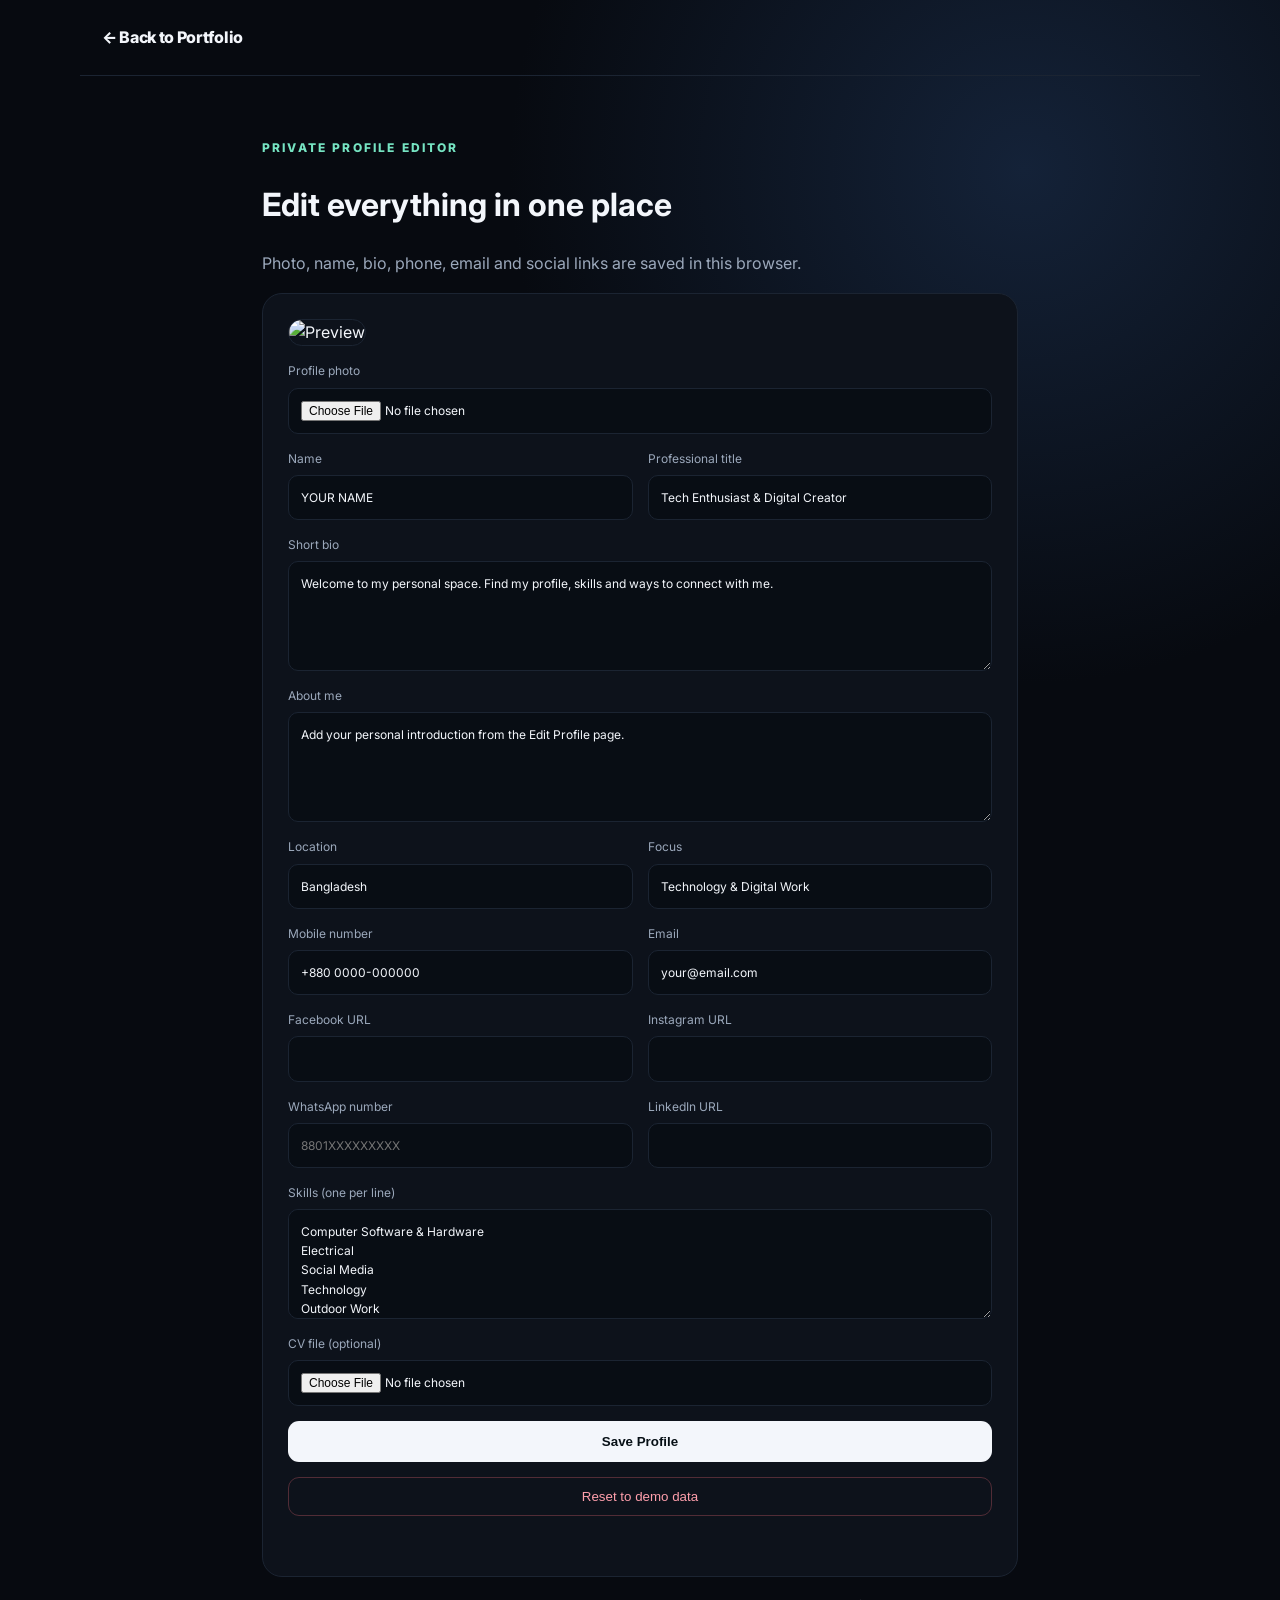
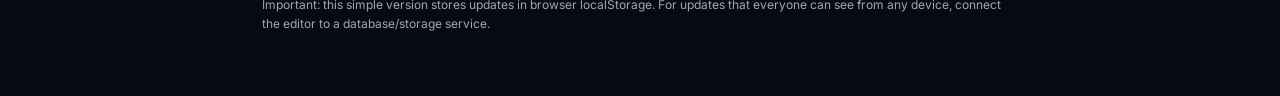
==== admin.html @ 84002615 "Add files via upload" ====
<!doctype html><html lang="en"><head><meta charset="UTF-8"><meta name="viewport" content="width=device-width,initial-scale=1"><title>Edit Profile</title><link rel="stylesheet" href="styles.css"><style>.admin{max-width:800px;margin:auto;padding:50px 22px}.panel{background:var(--panel);border:1px solid var(--line);border-radius:20px;padding:25px}.form{display:grid;gap:15px}.row{display:grid;grid-template-columns:1fr 1fr;gap:15px}label{font-size:12px;color:var(--muted);display:grid;gap:7px}input,textarea{width:100%;background:#080d14;border:1px solid var(--line);color:var(--text);border-radius:10px;padding:12px;font:inherit}textarea{min-height:110px;resize:vertical}.preview{width:130px;height:160px;object-fit:cover;border-radius:14px;border:1px solid var(--line)}.save{border:0;background:var(--text);color:#071016;padding:13px 18px;border-radius:11px;font-weight:800;cursor:pointer}.danger{border:1px solid #512c36;background:transparent;color:#ff9fac;padding:11px;border-radius:11px;cursor:pointer}.notice{color:var(--accent);min-height:20px}@media(max-width:700px){.row{grid-template-columns:1fr}}</style></head><body><header class="nav"><a class="brand" href="index.html">← Back to Portfolio</a></header><main class="admin"><p class="eyebrow">PRIVATE PROFILE EDITOR</p><h1>Edit everything in one place</h1><p style="color:var(--muted)">Photo, name, bio, phone, email and social links are saved in this browser.</p><div class="panel"><form class="form" id="form"><div><img id="preview" class="preview" src="assets/profile-placeholder.svg" alt="Preview"></div><label>Profile photo<input id="photoFile" type="file" accept="image/*"></label><div class="row"><label>Name<input id="name"></label><label>Professional title<input id="title"></label></div><label>Short bio<textarea id="bio"></textarea></label><label>About me<textarea id="about"></textarea></label><div class="row"><label>Location<input id="location"></label><label>Focus<input id="focus"></label></div><div class="row"><label>Mobile number<input id="phone" inputmode="tel"></label><label>Email<input id="email" type="email"></label></div><div class="row"><label>Facebook URL<input id="facebook"></label><label>Instagram URL<input id="instagram"></label></div><div class="row"><label>WhatsApp number<input id="whatsapp" inputmode="tel" placeholder="8801XXXXXXXXX"></label><label>LinkedIn URL<input id="linkedin"></label></div><label>Skills (one per line)<textarea id="skills"></textarea></label><label>CV file (optional)<input id="cvFile" type="file" accept=".pdf,.doc,.docx"></label><button class="save" type="submit">Save Profile</button><button class="danger" type="button" id="reset">Reset to demo data</button><div class="notice" id="notice"></div></form></div><p style="color:var(--muted);font-size:12px;margin-top:18px">Important: this simple version stores updates in browser localStorage. For updates that everyone can see from any device, connect the editor to a database/storage service.</p></main><script src="admin.js"></script></body></html>
---- styles.css ----
@import url('https://fonts.googleapis.com/css2?family=Inter:wght@400;500;600;700;800&family=Space+Grotesk:wght@500;600;700&display=swap');
:root{--bg:#070a10;--panel:#0d121b;--line:#1b2432;--text:#f3f6fb;--muted:#9ba8bb;--accent:#76e4c2;--accent2:#7da8ff;--max:1120px}*{box-sizing:border-box}html{scroll-behavior:smooth}body{margin:0;background:radial-gradient(circle at 80% 10%,#142238 0,transparent 28%),var(--bg);color:var(--text);font-family:Inter,system-ui,sans-serif;line-height:1.6}.nav{height:76px;display:flex;align-items:center;justify-content:space-between;max-width:var(--max);margin:auto;padding:0 22px;border-bottom:1px solid var(--line)}.brand{color:var(--text);text-decoration:none;font-weight:800;letter-spacing:-.02em}.brand i{color:var(--accent);font-style:normal;margin:0 6px}.nav nav{display:flex;gap:24px;align-items:center}.nav nav a{color:var(--muted);text-decoration:none;font-size:14px}.nav nav a:hover{color:var(--text)}.admin-link{border:1px solid var(--line);padding:9px 13px;border-radius:10px}.menu{display:none;background:none;border:0;color:var(--text);font-size:24px}.hero{max-width:var(--max);min-height:650px;margin:auto;padding:90px 22px;display:grid;grid-template-columns:1.3fr .7fr;gap:60px;align-items:center}.eyebrow{color:var(--accent);font-size:12px;font-weight:800;letter-spacing:.18em}.hero h1{font:700 clamp(48px,7vw,82px)/.98 'Space Grotesk';letter-spacing:-.06em;margin:16px 0}.hero h1 span{background:linear-gradient(90deg,var(--accent),var(--accent2));-webkit-background-clip:text;background-clip:text;color:transparent}.hero h2{font-size:22px;margin:0 0 16px;color:#d6deeb}.hero-copy>p:not(.eyebrow){max-width:640px;color:var(--muted);font-size:17px}.actions{display:flex;gap:12px;margin-top:30px}.btn{padding:13px 18px;border-radius:12px;text-decoration:none;font-weight:700;font-size:14px}.primary{background:var(--text);color:#071016}.ghost{border:1px solid var(--line);color:var(--text)}.portrait-wrap{position:relative;justify-self:end}.portrait-wrap img{width:min(340px,70vw);height:min(430px,75vw);object-fit:cover;border-radius:28px;border:1px solid #263142;background:#101722;box-shadow:0 30px 80px #0008}.status{position:absolute;bottom:18px;left:18px;background:#0a0f17e8;border:1px solid var(--line);padding:8px 12px;border-radius:999px;font-size:12px}.status span{display:inline-block;width:8px;height:8px;border-radius:50%;background:var(--accent);margin-right:7px}.section{max-width:var(--max);margin:auto;padding:90px 22px;border-top:1px solid var(--line)}.section-head{display:flex;align-items:center;gap:14px;margin-bottom:38px}.section-head span{font-size:12px;color:var(--accent);font-weight:800}.section h2{font:700 38px 'Space Grotesk';margin:0;letter-spacing:-.04em}.about-grid{display:grid;grid-template-columns:1.3fr .7fr;gap:60px}.about-grid>p{font-size:20px;color:#c4cedd;margin:0}.info-card{display:grid;gap:16px}.info-card div{background:var(--panel);border:1px solid var(--line);padding:18px;border-radius:14px}.info-card small,.contact-card small{display:block;color:var(--muted);font-size:11px;text-transform:uppercase;letter-spacing:.1em;margin-bottom:5px}.info-card strong{font-size:15px}.chips{display:flex;flex-wrap:wrap;gap:10px}.chip{border:1px solid var(--line);background:var(--panel);padding:12px 15px;border-radius:999px;color:#cbd5e3}.contact-grid{display:grid;grid-template-columns:repeat(2,1fr);gap:12px}.contact-card{display:flex;gap:16px;align-items:center;text-decoration:none;color:var(--text);background:var(--panel);border:1px solid var(--line);border-radius:16px;padding:18px;transition:.2s}.contact-card:hover{transform:translateY(-2px);border-color:#34455e}.contact-card>span{width:42px;height:42px;display:grid;place-items:center;border-radius:12px;background:#151e2b;font-weight:800}.connect-intro{color:var(--muted)}footer{max-width:var(--max);margin:auto;padding:28px 22px 50px;color:var(--muted);font-size:12px}footer a{color:var(--accent)}
@media(max-width:760px){.nav nav{display:none;position:absolute;top:76px;left:0;right:0;background:#080c13;border-bottom:1px solid var(--line);padding:18px 22px;flex-direction:column;align-items:flex-start}.nav nav.open{display:flex}.menu{display:block}.hero{grid-template-columns:1fr;min-height:auto;padding-top:55px}.portrait-wrap{justify-self:start}.about-grid,.contact-grid{grid-template-columns:1fr}.section{padding:65px 22px}.hero h1{font-size:54px}}
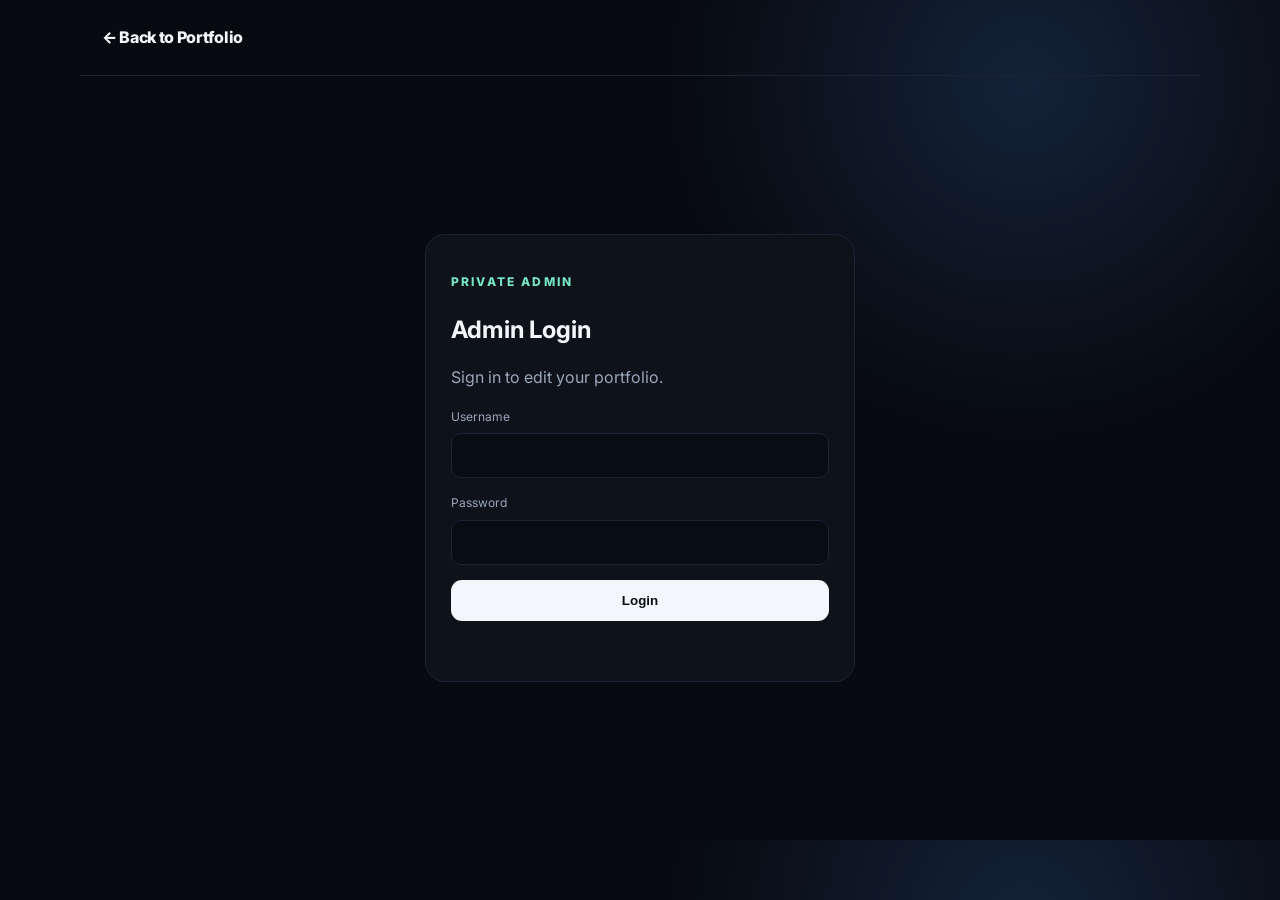
==== commit 1110e498: "Add files via upload" ====
--- a/admin.html
+++ b/admin.html
@@ -1 +1,8 @@
-<!doctype html><html lang="en"><head><meta charset="UTF-8"><meta name="viewport" content="width=device-width,initial-scale=1"><title>Edit Profile</title><link rel="stylesheet" href="styles.css"><style>.admin{max-width:800px;margin:auto;padding:50px 22px}.panel{background:var(--panel);border:1px solid var(--line);border-radius:20px;padding:25px}.form{display:grid;gap:15px}.row{display:grid;grid-template-columns:1fr 1fr;gap:15px}label{font-size:12px;color:var(--muted);display:grid;gap:7px}input,textarea{width:100%;background:#080d14;border:1px solid var(--line);color:var(--text);border-radius:10px;padding:12px;font:inherit}textarea{min-height:110px;resize:vertical}.preview{width:130px;height:160px;object-fit:cover;border-radius:14px;border:1px solid var(--line)}.save{border:0;background:var(--text);color:#071016;padding:13px 18px;border-radius:11px;font-weight:800;cursor:pointer}.danger{border:1px solid #512c36;background:transparent;color:#ff9fac;padding:11px;border-radius:11px;cursor:pointer}.notice{color:var(--accent);min-height:20px}@media(max-width:700px){.row{grid-template-columns:1fr}}</style></head><body><header class="nav"><a class="brand" href="index.html">← Back to Portfolio</a></header><main class="admin"><p class="eyebrow">PRIVATE PROFILE EDITOR</p><h1>Edit everything in one place</h1><p style="color:var(--muted)">Photo, name, bio, phone, email and social links are saved in this browser.</p><div class="panel"><form class="form" id="form"><div><img id="preview" class="preview" src="assets/profile-placeholder.svg" alt="Preview"></div><label>Profile photo<input id="photoFile" type="file" accept="image/*"></label><div class="row"><label>Name<input id="name"></label><label>Professional title<input id="title"></label></div><label>Short bio<textarea id="bio"></textarea></label><label>About me<textarea id="about"></textarea></label><div class="row"><label>Location<input id="location"></label><label>Focus<input id="focus"></label></div><div class="row"><label>Mobile number<input id="phone" inputmode="tel"></label><label>Email<input id="email" type="email"></label></div><div class="row"><label>Facebook URL<input id="facebook"></label><label>Instagram URL<input id="instagram"></label></div><div class="row"><label>WhatsApp number<input id="whatsapp" inputmode="tel" placeholder="8801XXXXXXXXX"></label><label>LinkedIn URL<input id="linkedin"></label></div><label>Skills (one per line)<textarea id="skills"></textarea></label><label>CV file (optional)<input id="cvFile" type="file" accept=".pdf,.doc,.docx"></label><button class="save" type="submit">Save Profile</button><button class="danger" type="button" id="reset">Reset to demo data</button><div class="notice" id="notice"></div></form></div><p style="color:var(--muted);font-size:12px;margin-top:18px">Important: this simple version stores updates in browser localStorage. For updates that everyone can see from any device, connect the editor to a database/storage service.</p></main><script src="admin.js"></script></body></html>
+<!doctype html><html lang="en"><head><meta charset="UTF-8"><meta name="viewport" content="width=device-width,initial-scale=1"><title>Admin Login • Portfolio</title><link rel="stylesheet" href="styles.css"><style>
+.admin{max-width:800px;margin:auto;padding:50px 22px}.panel{background:var(--panel);border:1px solid var(--line);border-radius:20px;padding:25px}.form{display:grid;gap:15px}.row{display:grid;grid-template-columns:1fr 1fr;gap:15px}label{font-size:12px;color:var(--muted);display:grid;gap:7px}input,textarea{width:100%;box-sizing:border-box;background:#080d14;border:1px solid var(--line);color:var(--text);border-radius:10px;padding:12px;font:inherit}textarea{min-height:110px;resize:vertical}.preview{width:130px;height:160px;object-fit:cover;border-radius:14px;border:1px solid var(--line)}.save{border:0;background:var(--text);color:#071016;padding:13px 18px;border-radius:11px;font-weight:800;cursor:pointer}.danger{border:1px solid #512c36;background:transparent;color:#ff9fac;padding:11px;border-radius:11px;cursor:pointer}.notice{color:var(--accent);min-height:20px}.login{max-width:430px;margin:12vh auto}.login h1{margin-bottom:8px}.error{color:#ff9fac;min-height:20px;font-size:13px}.topbar{display:flex;justify-content:space-between;align-items:center;gap:12px;margin-bottom:24px}.logout{border:1px solid var(--line);background:transparent;color:var(--text);padding:9px 13px;border-radius:10px;cursor:pointer}@media(max-width:700px){.row{grid-template-columns:1fr}}
+</style></head><body>
+<header class="nav"><a class="brand" href="index.html">← Back to Portfolio</a></header>
+<main class="admin">
+<section id="loginBox" class="panel login"><p class="eyebrow">PRIVATE ADMIN</p><h1>Admin Login</h1><p style="color:var(--muted)">Sign in to edit your portfolio.</p><form id="loginForm" class="form"><label>Username<input id="loginUser" autocomplete="username" required></label><label>Password<input id="loginPass" type="password" autocomplete="current-password" required></label><button class="save" type="submit">Login</button><div class="error" id="loginError"></div></form></section>
+<section id="editor" hidden><div class="topbar"><div><p class="eyebrow">PRIVATE PROFILE EDITOR</p><h1>Edit everything in one place</h1></div><button class="logout" id="logout">Logout</button></div><div class="panel"><form class="form" id="form"><div><img id="preview" class="preview" src="assets/profile-placeholder.svg" alt="Preview"></div><label>Profile photo<input id="photoFile" type="file" accept="image/*"></label><div class="row"><label>Name<input id="name"></label><label>Professional title<input id="title"></label></div><label>Short bio<textarea id="bio"></textarea></label><label>About me<textarea id="about"></textarea></label><div class="row"><label>Location<input id="location"></label><label>Focus<input id="focus"></label></div><div class="row"><label>Mobile number<input id="phone" inputmode="tel"></label><label>Email<input id="email" type="email"></label></div><div class="row"><label>Facebook URL<input id="facebook"></label><label>Instagram URL<input id="instagram"></label></div><div class="row"><label>WhatsApp number<input id="whatsapp" inputmode="tel" placeholder="8801XXXXXXXXX"></label><label>LinkedIn URL<input id="linkedin"></label></div><label>Skills (one per line)<textarea id="skills"></textarea></label><label>CV file (optional)<input id="cvFile" type="file" accept=".pdf,.doc,.docx"></label><button class="save" type="submit">Save Profile</button><button class="danger" type="button" id="reset">Reset to demo data</button><div class="notice" id="notice"></div></form></div><p style="color:var(--muted);font-size:12px;margin-top:18px">Quick login is included for this static Vercel version. For production-grade security, connect Supabase Auth.</p></section>
+</main><script src="admin.js"></script></body></html>
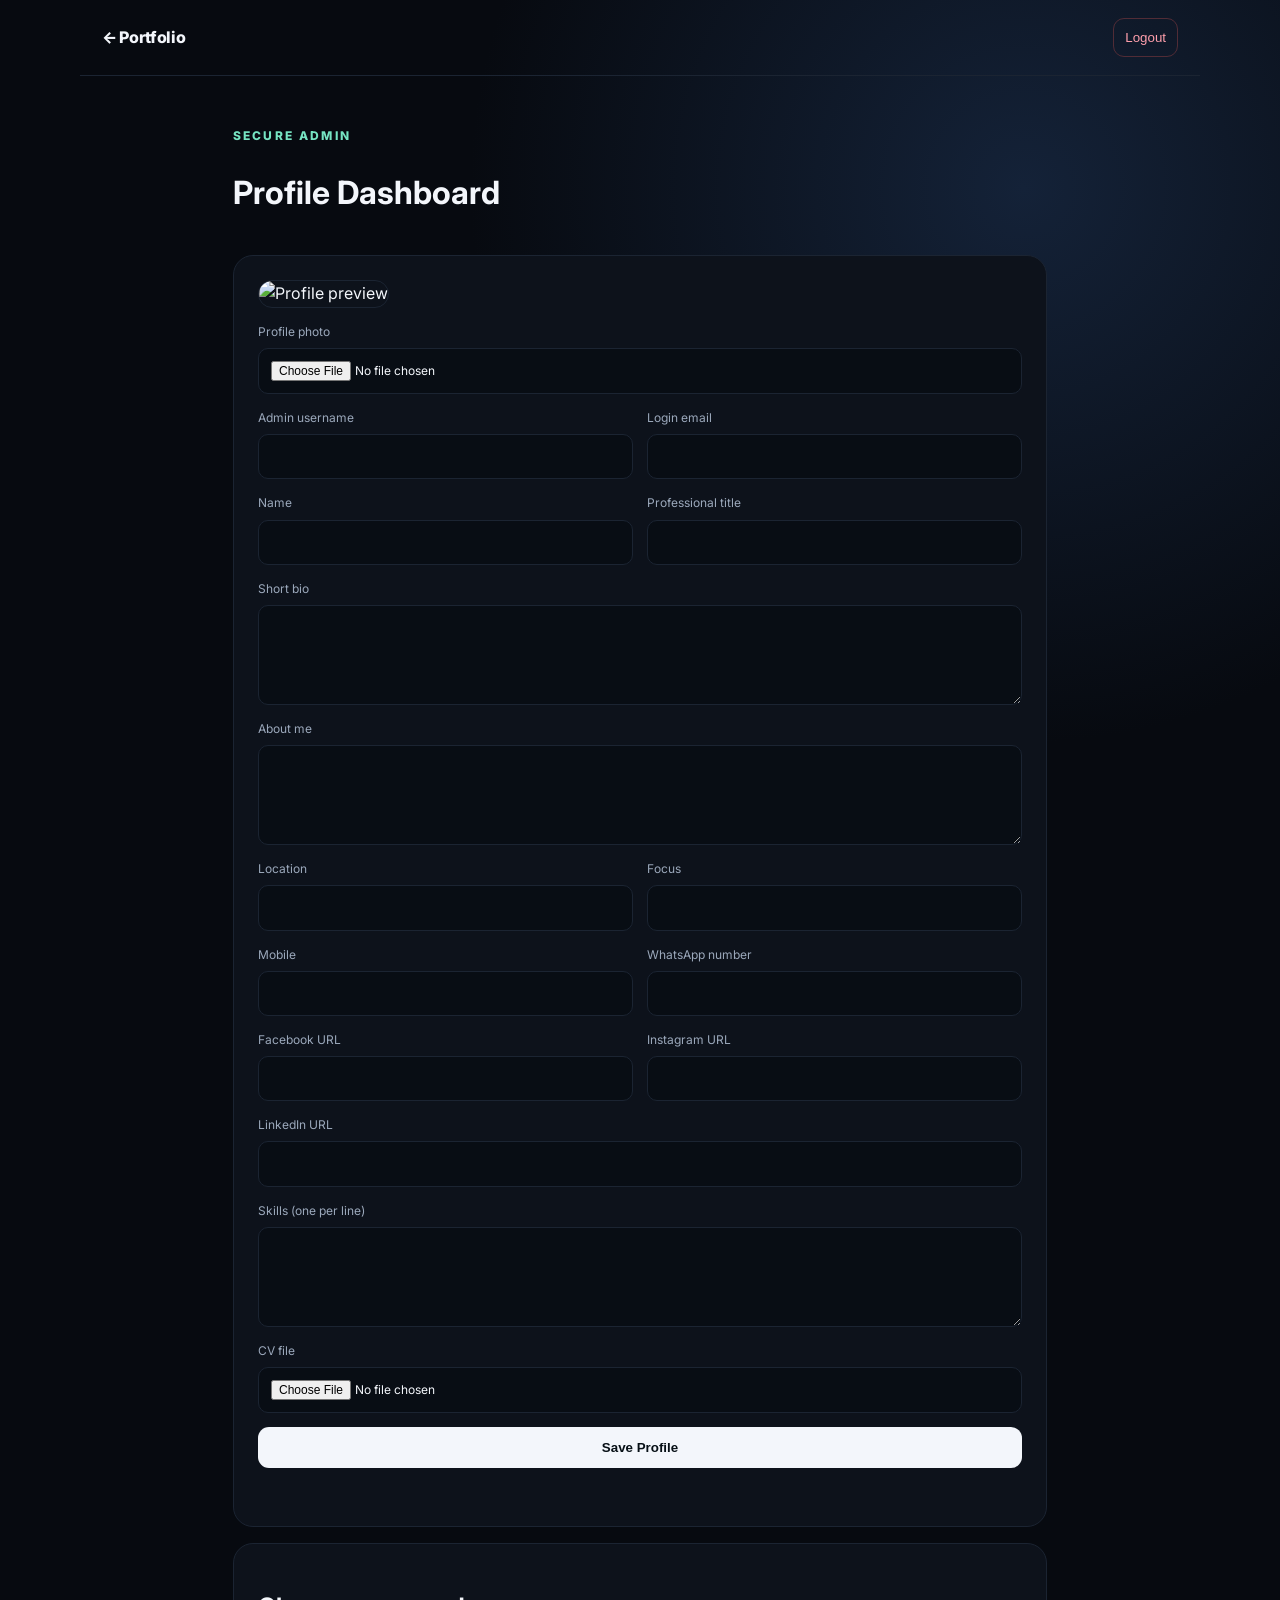
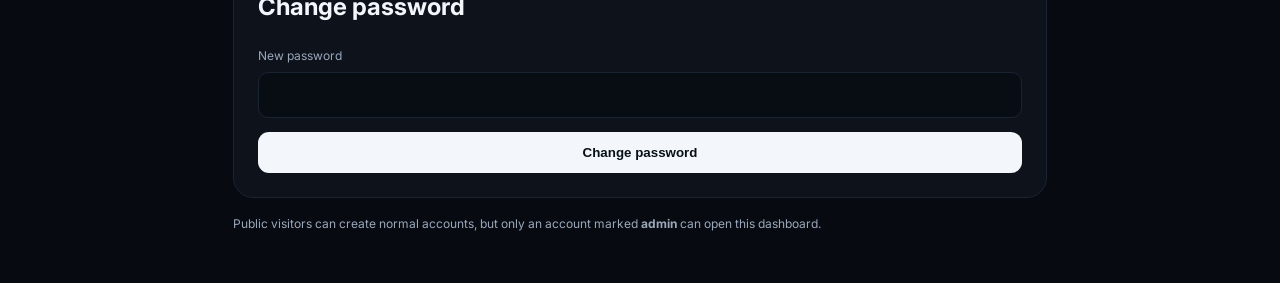
==== commit fc430759: "Add files via upload" ====
--- a/admin.html
+++ b/admin.html
@@ -1,8 +1 @@
-<!doctype html><html lang="en"><head><meta charset="UTF-8"><meta name="viewport" content="width=device-width,initial-scale=1"><title>Admin Login • Portfolio</title><link rel="stylesheet" href="styles.css"><style>
-.admin{max-width:800px;margin:auto;padding:50px 22px}.panel{background:var(--panel);border:1px solid var(--line);border-radius:20px;padding:25px}.form{display:grid;gap:15px}.row{display:grid;grid-template-columns:1fr 1fr;gap:15px}label{font-size:12px;color:var(--muted);display:grid;gap:7px}input,textarea{width:100%;box-sizing:border-box;background:#080d14;border:1px solid var(--line);color:var(--text);border-radius:10px;padding:12px;font:inherit}textarea{min-height:110px;resize:vertical}.preview{width:130px;height:160px;object-fit:cover;border-radius:14px;border:1px solid var(--line)}.save{border:0;background:var(--text);color:#071016;padding:13px 18px;border-radius:11px;font-weight:800;cursor:pointer}.danger{border:1px solid #512c36;background:transparent;color:#ff9fac;padding:11px;border-radius:11px;cursor:pointer}.notice{color:var(--accent);min-height:20px}.login{max-width:430px;margin:12vh auto}.login h1{margin-bottom:8px}.error{color:#ff9fac;min-height:20px;font-size:13px}.topbar{display:flex;justify-content:space-between;align-items:center;gap:12px;margin-bottom:24px}.logout{border:1px solid var(--line);background:transparent;color:var(--text);padding:9px 13px;border-radius:10px;cursor:pointer}@media(max-width:700px){.row{grid-template-columns:1fr}}
-</style></head><body>
-<header class="nav"><a class="brand" href="index.html">← Back to Portfolio</a></header>
-<main class="admin">
-<section id="loginBox" class="panel login"><p class="eyebrow">PRIVATE ADMIN</p><h1>Admin Login</h1><p style="color:var(--muted)">Sign in to edit your portfolio.</p><form id="loginForm" class="form"><label>Username<input id="loginUser" autocomplete="username" required></label><label>Password<input id="loginPass" type="password" autocomplete="current-password" required></label><button class="save" type="submit">Login</button><div class="error" id="loginError"></div></form></section>
-<section id="editor" hidden><div class="topbar"><div><p class="eyebrow">PRIVATE PROFILE EDITOR</p><h1>Edit everything in one place</h1></div><button class="logout" id="logout">Logout</button></div><div class="panel"><form class="form" id="form"><div><img id="preview" class="preview" src="assets/profile-placeholder.svg" alt="Preview"></div><label>Profile photo<input id="photoFile" type="file" accept="image/*"></label><div class="row"><label>Name<input id="name"></label><label>Professional title<input id="title"></label></div><label>Short bio<textarea id="bio"></textarea></label><label>About me<textarea id="about"></textarea></label><div class="row"><label>Location<input id="location"></label><label>Focus<input id="focus"></label></div><div class="row"><label>Mobile number<input id="phone" inputmode="tel"></label><label>Email<input id="email" type="email"></label></div><div class="row"><label>Facebook URL<input id="facebook"></label><label>Instagram URL<input id="instagram"></label></div><div class="row"><label>WhatsApp number<input id="whatsapp" inputmode="tel" placeholder="8801XXXXXXXXX"></label><label>LinkedIn URL<input id="linkedin"></label></div><label>Skills (one per line)<textarea id="skills"></textarea></label><label>CV file (optional)<input id="cvFile" type="file" accept=".pdf,.doc,.docx"></label><button class="save" type="submit">Save Profile</button><button class="danger" type="button" id="reset">Reset to demo data</button><div class="notice" id="notice"></div></form></div><p style="color:var(--muted);font-size:12px;margin-top:18px">Quick login is included for this static Vercel version. For production-grade security, connect Supabase Auth.</p></section>
-</main><script src="admin.js"></script></body></html>
+<!doctype html><html lang="en"><head><meta charset="UTF-8"><meta name="viewport" content="width=device-width,initial-scale=1"><title>Admin Dashboard</title><link rel="stylesheet" href="styles.css"><style>.admin{max-width:850px;margin:auto;padding:38px 18px}.panel{background:var(--panel);border:1px solid var(--line);border-radius:20px;padding:24px;margin:16px 0}.form{display:grid;gap:14px}.row{display:grid;grid-template-columns:1fr 1fr;gap:14px}label{font-size:12px;color:var(--muted);display:grid;gap:7px}input,textarea{width:100%;background:#080d14;border:1px solid var(--line);color:var(--text);border-radius:10px;padding:12px;font:inherit}textarea{min-height:100px;resize:vertical}.preview{width:130px;height:160px;object-fit:cover;border-radius:14px;border:1px solid var(--line)}.save{display:inline-block;border:0;background:var(--text);color:#071016;padding:13px 18px;border-radius:11px;font-weight:800;cursor:pointer;text-decoration:none}.danger{border:1px solid #512c36;background:transparent;color:#ff9fac;padding:11px;border-radius:11px;cursor:pointer}.notice{color:var(--accent);min-height:20px}@media(max-width:700px){.row{grid-template-columns:1fr}}.top{display:flex;justify-content:space-between;gap:12px;align-items:center}</style></head><body><header class="nav"><a class="brand" href="index.html">← Portfolio</a><button class="danger" id="logout">Logout</button></header><main class="admin"><div class="top"><div><p class="eyebrow">SECURE ADMIN</p><h1>Profile Dashboard</h1></div></div><div class="panel"><form class="form" id="form"><div><img id="preview" class="preview" src="assets/profile-placeholder.svg" alt="Profile preview"></div><label>Profile photo<input id="photoFile" type="file" accept="image/*"></label><div class="row"><label>Admin username<input id="username" required minlength="3"></label><label>Login email<input id="email" type="email" required></label></div><div class="row"><label>Name<input id="name"></label><label>Professional title<input id="title"></label></div><label>Short bio<textarea id="bio"></textarea></label><label>About me<textarea id="about"></textarea></label><div class="row"><label>Location<input id="location"></label><label>Focus<input id="focus"></label></div><div class="row"><label>Mobile<input id="phone"></label><label>WhatsApp number<input id="whatsapp"></label></div><div class="row"><label>Facebook URL<input id="facebook"></label><label>Instagram URL<input id="instagram"></label></div><label>LinkedIn URL<input id="linkedin"></label><label>Skills (one per line)<textarea id="skills"></textarea></label><label>CV file<input id="cvFile" type="file" accept=".pdf,.doc,.docx"></label><button class="save" type="submit">Save Profile</button><div class="notice" id="notice"></div></form></div><div class="panel"><h2>Change password</h2><form class="form" id="passwordForm"><label>New password<input id="newPassword" type="password" minlength="6" required autocomplete="new-password"></label><button class="save">Change password</button></form></div><p style="color:var(--muted);font-size:12px">Public visitors can create normal accounts, but only an account marked <b>admin</b> can open this dashboard.</p></main><script src="https://cdn.jsdelivr.net/npm/@supabase/supabase-js@2"></script><script src="config.js"></script><script src="admin.js"></script></body></html>
